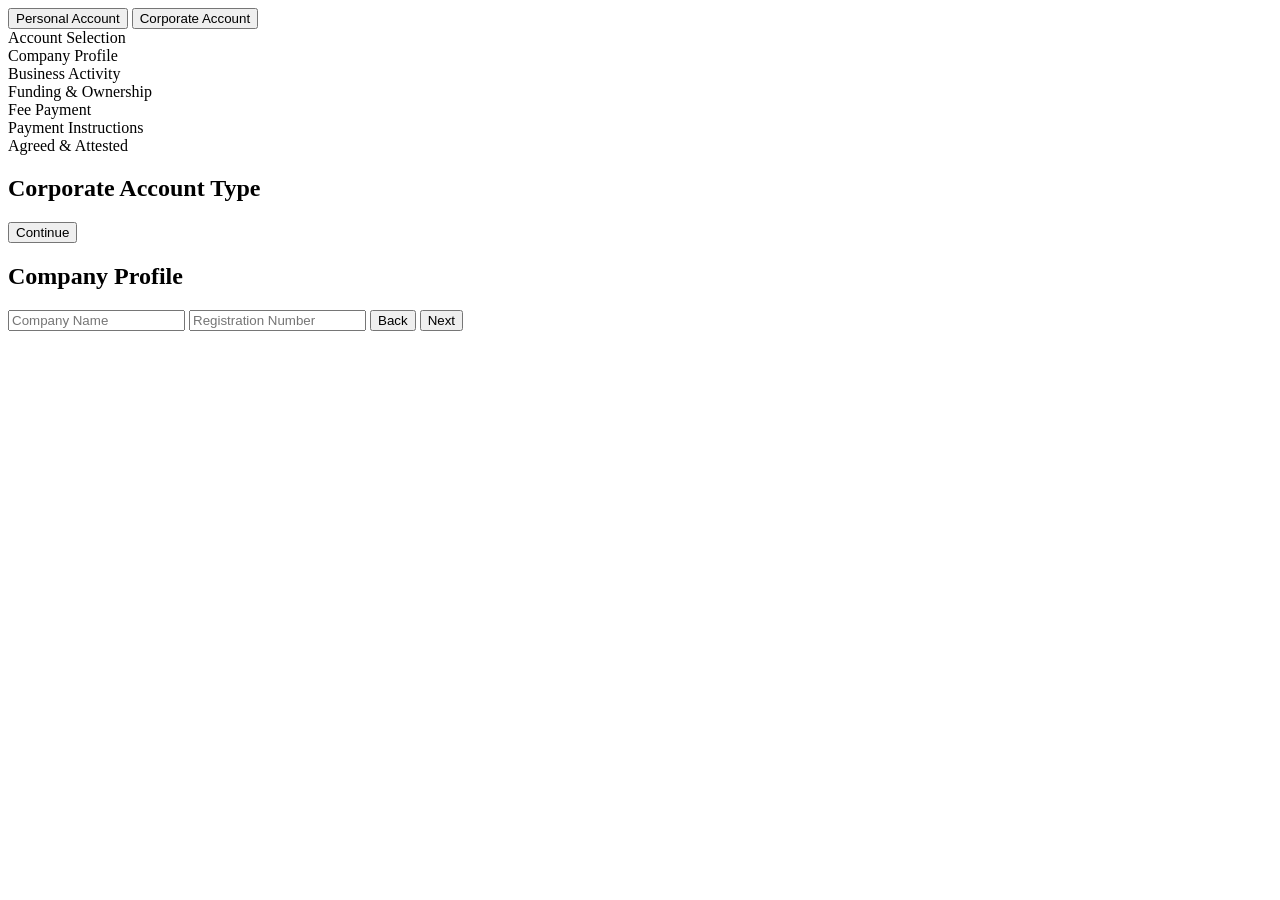
==== index-corporate.html @ 7b54e532 "Add files via upload" ====
<!DOCTYPE html>
<html lang="en">
<head>
<meta charset="UTF-8">
<meta name="viewport" content="width=device-width, initial-scale=1.0">
<title>Corporate Bank Application</title>
<link rel="stylesheet" href="assets/style.css">
</head>

<body>

<div class="bank-form-container">

<div class="account-type-tabs">
<button class="tab" onclick="location.href='index-personal.html'">Personal Account</button>
<button class="tab active" onclick="location.href='index-corporate.html'">Corporate Account</button>
</div>

<div class="steps">

<div class="step active">Account Selection</div>
<div class="step">Company Profile</div>
<div class="step">Business Activity</div>
<div class="step">Funding & Ownership</div>
<div class="step">Fee Payment</div>
<div class="step">Payment Instructions</div>
<div class="step">Agreed & Attested</div>

</div>

<div class="progress-bar">
<div class="progress"></div>
</div>

<form id="corporateForm">

<div class="form-step active">
<h2>Corporate Account Type</h2>
<button class="next-btn" type="button">Continue</button>
</div>

<div class="form-step">
<h2>Company Profile</h2>
<input type="text" placeholder="Company Name">
<input type="text" placeholder="Registration Number">

<button class="prev-btn" type="button">Back</button>
<button class="next-btn" type="button">Next</button>
</div>

<!-- repeat steps same structure -->

</form>

</div>

<script src="assets/script.js"></script>

</body>
</html>
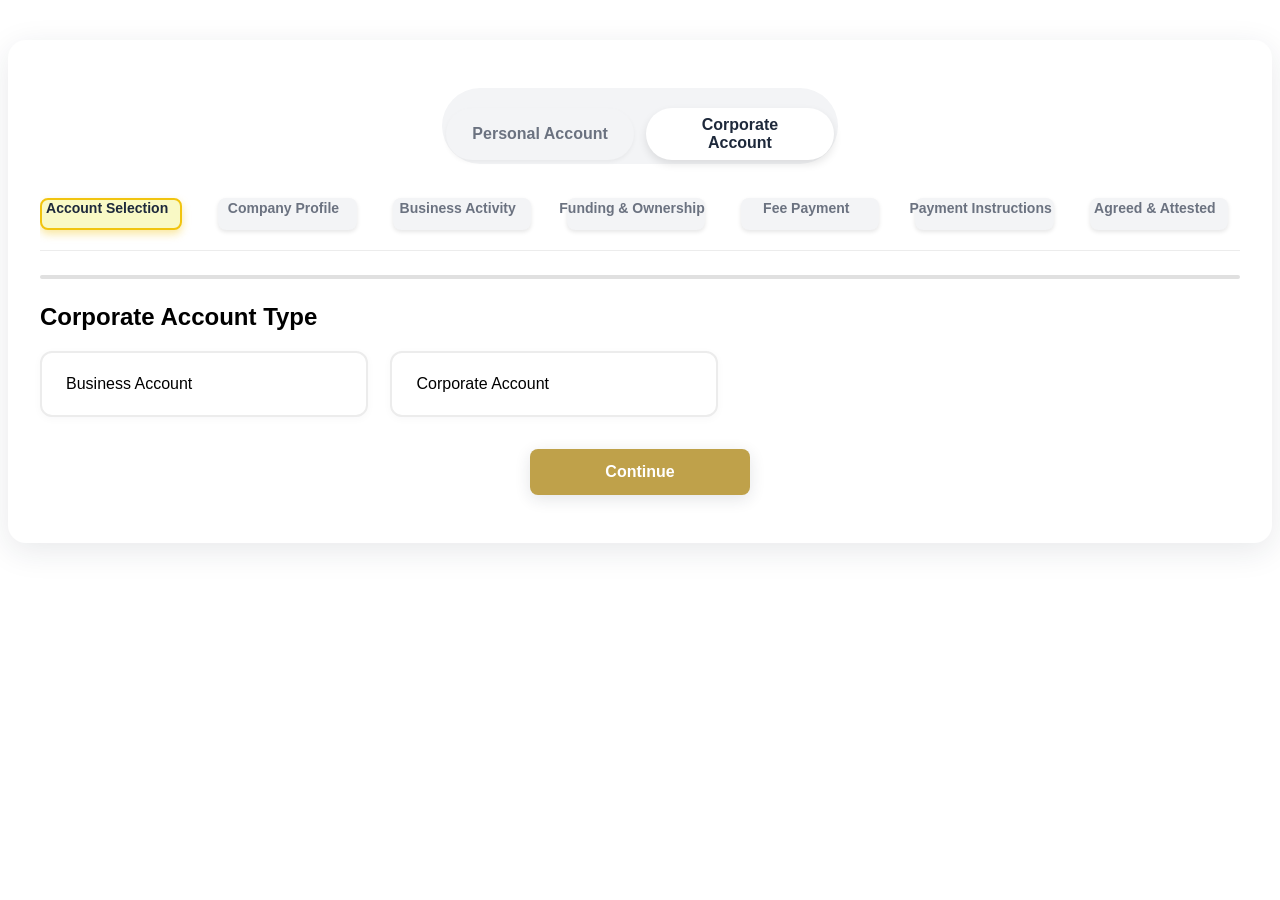
==== commit 5e253b88: "Fix: Update step styling with visible text color and complete corporate form - Changed active step t" ====
--- a/index-corporate.html
+++ b/index-corporate.html
@@ -34,21 +34,117 @@
 
 <form id="corporateForm">
 
+<!-- STEP 1 -->
 <div class="form-step active">
 <h2>Corporate Account Type</h2>
-<button class="next-btn" type="button">Continue</button>
+
+<label class="account-card">
+<input type="radio" name="account" checked>
+Business Account
+</label>
+
+<label class="account-card">
+<input type="radio" name="account">
+Corporate Account
+</label>
+
+<button type="button" class="next-btn">Continue</button>
 </div>
 
+<!-- STEP 2 -->
 <div class="form-step">
 <h2>Company Profile</h2>
+
+<div class="grid">
 <input type="text" placeholder="Company Name">
 <input type="text" placeholder="Registration Number">
-
-<button class="prev-btn" type="button">Back</button>
-<button class="next-btn" type="button">Next</button>
 </div>
 
-<!-- repeat steps same structure -->
+<input type="text" placeholder="Company Address">
+<input type="email" placeholder="Company Email">
+<input type="text" placeholder="Phone Number">
+
+<div class="buttons">
+<button type="button" class="prev-btn">Back</button>
+<button type="button" class="next-btn">Next</button>
+</div>
+</div>
+
+<!-- STEP 3 -->
+<div class="form-step">
+<h2>Business Activity</h2>
+
+<input type="text" placeholder="Business Type">
+<input type="text" placeholder="Industry">
+<textarea placeholder="Business Description"></textarea>
+
+<div class="buttons">
+<button type="button" class="prev-btn">Back</button>
+<button type="button" class="next-btn">Next</button>
+</div>
+</div>
+
+<!-- STEP 4 -->
+<div class="form-step">
+<h2>Funding & Ownership</h2>
+
+<input type="text" placeholder="Source of Funds">
+<input type="text" placeholder="Beneficial Owner Name">
+<input type="text" placeholder="Ownership Percentage">
+<input type="text" placeholder="Expected Monthly Transfer">
+
+<div class="buttons">
+<button type="button" class="prev-btn">Back</button>
+<button type="button" class="next-btn">Next</button>
+</div>
+</div>
+
+<!-- STEP 5 -->
+<div class="form-step">
+<h2>Fee Payment</h2>
+
+<p>Account opening fee information and pricing terms.</p>
+<input type="text" placeholder="Payment Method">
+<input type="text" placeholder="Amount">
+
+<div class="buttons">
+<button type="button" class="prev-btn">Back</button>
+<button type="button" class="next-btn">Next</button>
+</div>
+</div>
+
+<!-- STEP 6 -->
+<div class="form-step">
+<h2>Payment Instructions</h2>
+
+<p>Wire transfer details will appear below.</p>
+<input type="text" placeholder="Bank Name">
+<input type="text" placeholder="SWIFT Code">
+<input type="text" placeholder="Account Number">
+
+<div class="buttons">
+<button type="button" class="prev-btn">Back</button>
+<button type="button" class="next-btn">Next</button>
+</div>
+</div>
+
+<!-- STEP 7 -->
+<div class="form-step">
+<h2>Agreed & Attested</h2>
+
+<label>
+<input type="checkbox"> I agree to the terms and conditions
+</label>
+
+<label>
+<input type="checkbox"> I certify that all information is accurate
+</label>
+
+<div class="buttons">
+<button type="button" class="prev-btn">Back</button>
+<button type="submit">Submit Application</button>
+</div>
+</div>
 
 </form>
 
--- a/assets/style.css
+++ b/assets/style.css
@@ -0,0 +1,343 @@
+.bank-form-container{
+max-width:1400px; /* Wider form */
+margin:40px auto;
+padding:48px 32px; /* More padding */
+background:#fff;
+border-radius:18px;
+box-shadow:0 8px 32px rgba(30,41,59,0.10);
+font-family:'DM Sans', Inter, sans-serif;
+}
+@media (max-width: 600px) {
+	.bank-form-container {
+		max-width: 100%;
+		padding: 16px 8px;
+	}
+}
+
+.steps{
+display: flex;
+justify-content: center;
+flex-wrap: nowrap; /* Prevent wrapping */
+gap: 24px; /* More space between steps */
+margin-bottom: 24px;
+border-bottom: 1px solid #ececec;
+padding: 10px 0;
+overflow-x: auto;
+}
+
+.step{
+display: flex;
+align-items: center;
+justify-content: center;
+font-size: 14px;
+color: #6b7280;
+position: relative;
+background: #f3f4f6;
+border-radius: 8px; /* Normal box */
+text-align: center;
+font-weight: 600;
+margin-right: 12px;
+margin-bottom: 10px;
+box-shadow: 0 2px 4px rgba(0, 0, 0, 0.1);
+white-space: nowrap;
+padding: 12px 32px;
+min-width: 120px;
+height: auto;
+}
+.step {
+	flex: 1 1 120px;
+	min-width: 100px; /* Ensure minimum width for each step */
+	font-size: 14px;
+	padding: 0 8px 12px 0;
+}
+@media (max-width: 600px) {
+	.step {
+		font-size: 12px; /* Smaller font size for smaller screens */
+		margin-right: 8px; /* Adjust spacing for smaller screens */
+	}
+}
+
+.step.active{
+color:#1e293b; /* Black text for active step */
+background:#f9f9c5; /* Light yellow background for selected option */
+border:2px solid #f1c40f; /* Yellow border for selected option */
+box-shadow:0 4px 8px rgba(241, 196, 15, 0.4); /* Add shadow for better visibility */
+}
+
+.progress-bar{
+position:relative;
+height:4px; /* Increased height for better visibility */
+background:#e0e0e0;
+margin-bottom:24px;
+border-radius:2px;
+overflow:hidden;
+}
+
+.progress{
+height:100%;
+background:#007bff; /* Blue color for progress */
+width:0%; /* Dynamically updated */
+transition:width 0.3s ease-in-out; /* Smooth transition for progress */
+}
+
+.form-step{
+display:none;
+}
+
+.form-step {
+	display: none;
+}
+.form-step.active{
+display:block;
+}
+
+.grid{
+display:grid;
+grid-template-columns:1fr 1fr;
+gap:32px;
+margin-bottom: 24px;
+}
+
+input,select,textarea{
+width:100%;
+padding:14px 8px;
+border:1px solid #ececec;
+border-radius:8px;
+margin-bottom:24px;
+font-size:15px;
+background:#fafbfc;
+color:#1e293b;
+transition:border-color .2s;
+}
+input:focus,select:focus,textarea:focus{
+border-color:#bfa14a;
+outline:none;
+}
+::placeholder{
+color:#bdbdbd;
+opacity:1;
+}
+
+.account-card{
+padding:18px;
+border-radius:8px;
+cursor:pointer;
+display:flex;
+flex-direction:column;
+align-items:flex-start;
+justify-content:flex-start;
+border:2px solid #ececec;
+padding:22px 24px;
+border-radius:12px;
+margin-bottom:0;
+margin-right:18px;
+min-width:220px;
+background:#fff;
+cursor:pointer;
+box-shadow:0 2px 8px rgba(30,41,59,0.03);
+transition:border-color .2s, box-shadow .2s;
+}
+.account-card input[type="radio"] {
+    display: none; /* Hide radio buttons */
+}
+.account-card {
+	display: flex;
+	flex-direction: column;
+	align-items: flex-start;
+	margin-bottom: 16px;
+	min-width: 220px;
+}
+@media (min-width: 600px) {
+	.form-step .account-card {
+		flex-direction: column;
+		align-items: flex-start;
+		margin-bottom: 16px;
+		min-width: 220px;
+		width: calc(25% - 24px); /* 4 cards per row */
+		display: inline-block;
+		vertical-align: top;
+	}
+}
+
+@media (max-width: 900px) {
+	.form-step .account-card {
+		width: 100%;
+		min-width: 0;
+		margin-right: 0;
+		margin-bottom: 16px;
+	}
+}
+@media (max-width: 600px) {
+	.form-step .account-card {
+		width: 100%;
+		margin-right: 0;
+		margin-bottom: 16px;
+	}
+}
+
+.account-card.selected{
+border-color: #f1c40f;
+background: #f9f9c5;
+box-shadow: 0 4px 16px rgba(241,196,15,0.15);
+transition: background 0.3s, border-color 0.3s, box-shadow 0.3s;
+}
+
+.account-card h3{
+margin:0 0 4px 0;
+font-size:17px;
+font-weight:600;
+color:#1e293b;
+}
+
+.account-card span{
+font-weight:600;
+color:#bfa14a;
+font-size:15px;
+margin-right:10px;
+accent-color:#bfa14a;
+margin:0 0 8px 0;
+color:#6b7280;
+font-size:14px;
+}
+
+/* tabs to switch between personal and corporate forms */
+.account-type-tabs{
+ display:flex;
+ justify-content:center;
+ gap:12px;
+ margin:0 auto 24px;
+ padding:4px;
+ background:#f3f4f6;
+ border-radius:999px;
+ width:-moz-fit-content;
+ width:fit-content;
+}
+.account-type-tabs .tab{
+ padding:8px 24px;
+ background:#f3f4f6;
+ color:#6b7280;
+ border:none;
+ border-radius:999px;
+ cursor:pointer;
+ font-weight:600;
+ box-shadow:0 2px 4px rgba(0,0,0,0.05);
+ transition:background .2s, box-shadow .2s, color .2s;
+}
+.account-type-tabs .tab.active{
+ background:#fff;
+ color:#1e293b;
+ box-shadow:0 4px 8px rgba(0,0,0,0.1);
+}
+
+/* hide non-active form sections */
+.form-section{
+ display:none;
+}
+.form-section.active{
+ display:block;
+}
+}
+
+.nav-btns{
+display:flex;
+justify-content:flex-end;
+gap:16px;
+margin-top:32px;
+}
+
+button{
+padding:14px 32px;
+border:none;
+border-radius:8px;
+cursor:pointer;
+font-size:16px;
+font-weight:600;
+box-shadow:0 2px 8px rgba(30,41,59,0.08);
+transition:background .2s, color .2s, box-shadow .2s;
+}
+
+button, .next-btn {
+	width: 100%;
+	max-width: 220px;
+	margin: 16px auto 0 auto;
+	display: block;
+}
+@media (max-width: 600px) {
+	button, .next-btn {
+		max-width: 100%;
+		font-size: 14px;
+		padding: 10px 0;
+	}
+}
+
+.next-btn{
+background:#1e293b;
+color:#fff;
+border-radius:8px;
+box-shadow:0 4px 16px rgba(30,41,59,0.12);
+background:#bfa14a;
+color:#fff;
+}
+
+.prev-btn{
+background:#f3f4f6;
+color:#6b7280;
+border-radius:8px;
+background:#ececec;
+}
+
+.submit-btn{
+background:#1e293b;
+color:#fff;
+border-radius:8px;
+box-shadow:0 4px 16px rgba(30,41,59,0.12);
+background:#bfa14a;
+color:#fff;
+/* Tabs for account type */
+.account-tabs {
+	display: flex;
+	margin-bottom: 32px;
+	border-radius: 12px 12px 0 0;
+	overflow: hidden;
+	box-shadow: 0 2px 8px rgba(30,41,59,0.04);
+}
+.account-tab {
+	flex: 1;
+	padding: 18px 0;
+	text-align: center;
+	font-size: 17px;
+	font-weight: 600;
+	background: #1e293b;
+	color: #fff;
+	cursor: pointer;
+	border: none;
+	transition: background .2s, color .2s;
+}
+.account-tab.active {
+	background: #fff;
+	color: #1e293b;
+	border-bottom: 2px solid #bfa14a;
+}
+
+/* Save & Continue Later */
+.save-btn {
+	background: none;
+	color: #6b7280;
+	font-size: 15px;
+	display: flex;
+	align-items: center;
+	gap: 8px;
+	border: none;
+	box-shadow: none;
+	cursor: pointer;
+}
+.save-btn:hover {
+	color: #bfa14a;
+}
+
+/* Info text */
+.info-text {
+	color: #bfa14a;
+	font-size: 13px;
+	margin-top: 18px;
+}
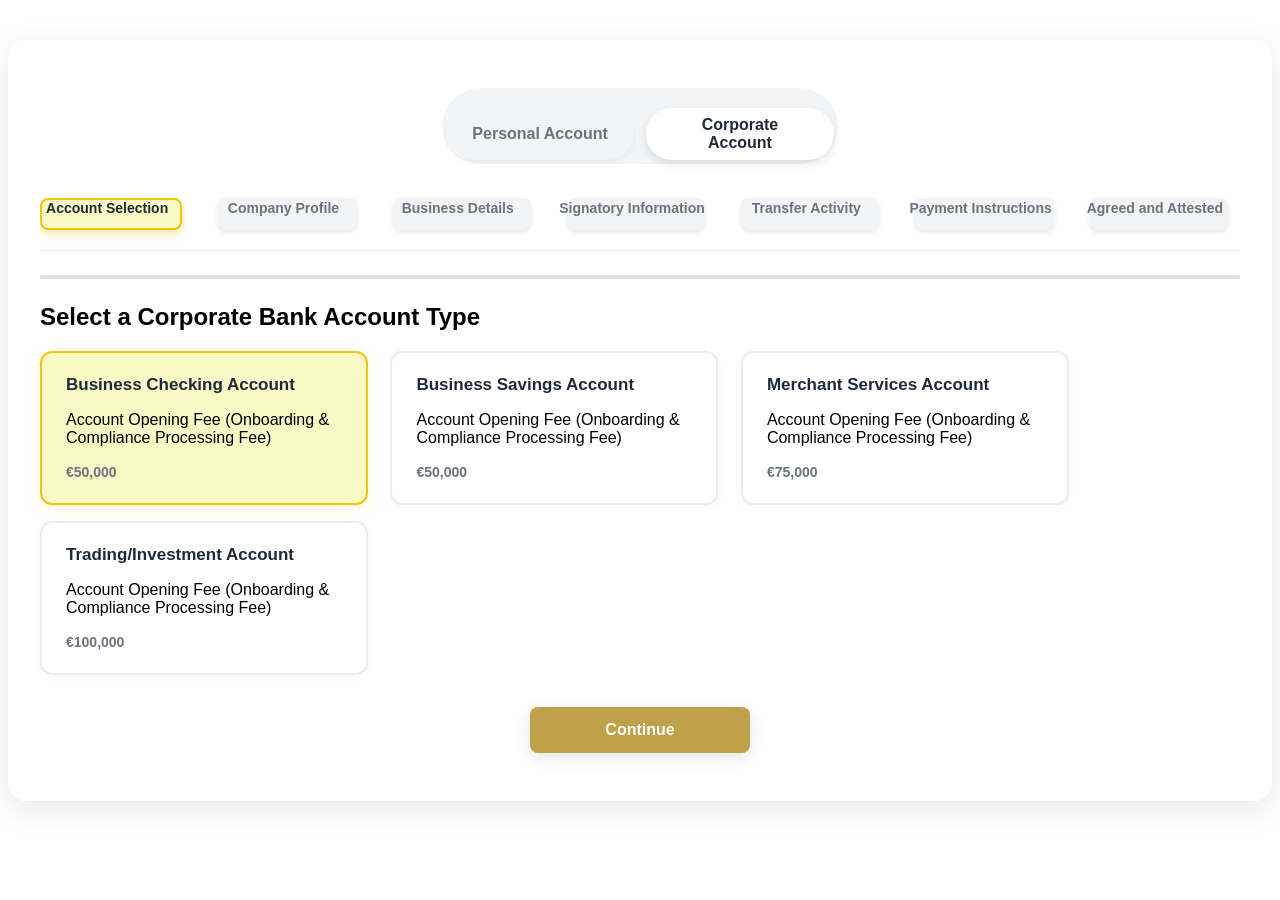
==== commit 812a9c92: "Fix: Implement proper form switching and remove index.html - Fixed tab navigation to use consistent " ====
--- a/index-corporate.html
+++ b/index-corporate.html
@@ -1,31 +1,29 @@
 <!DOCTYPE html>
 <html lang="en">
 <head>
-<meta charset="UTF-8">
-<meta name="viewport" content="width=device-width, initial-scale=1.0">
-<title>Corporate Bank Application</title>
-<link rel="stylesheet" href="assets/style.css">
+    <meta charset="UTF-8">
+    <meta name="viewport" content="width=device-width, initial-scale=1.0">
+    <title>Bank Corporate Application Form</title>
+    <link rel="stylesheet" href="assets/style.css">
 </head>
-
 <body>
-
 <div class="bank-form-container">
 
-<div class="account-type-tabs">
-<button class="tab" onclick="location.href='index-personal.html'">Personal Account</button>
-<button class="tab active" onclick="location.href='index-corporate.html'">Corporate Account</button>
-</div>
-
+    <!-- tabs switching personal / corporate (static preview) -->
+    <div class="account-type-tabs">
+        <button type="button" class="tab" onclick="switchForm('personal')">Personal Account</button>
+        <button type="button" class="tab active" onclick="switchForm('corporate')">Corporate Account</button>
+    </div>
+
+<!-- Steps Navigation -->
 <div class="steps">
-
 <div class="step active">Account Selection</div>
 <div class="step">Company Profile</div>
-<div class="step">Business Activity</div>
-<div class="step">Funding & Ownership</div>
-<div class="step">Fee Payment</div>
+<div class="step">Business Details</div>
+<div class="step">Signatory Information</div>
+<div class="step">Transfer Activity</div>
 <div class="step">Payment Instructions</div>
-<div class="step">Agreed & Attested</div>
-
+<div class="step">Agreed and Attested</div>
 </div>
 
 <div class="progress-bar">
@@ -34,123 +32,490 @@
 
 <form id="corporateForm">
 
-<!-- STEP 1 -->
+<!-- STEP 1: Account Selection -->
 <div class="form-step active">
-<h2>Corporate Account Type</h2>
-
-<label class="account-card">
-<input type="radio" name="account" checked>
-Business Account
-</label>
-
-<label class="account-card">
-<input type="radio" name="account">
-Corporate Account
-</label>
-
-<button type="button" class="next-btn">Continue</button>
-</div>
-
-<!-- STEP 2 -->
-<div class="form-step">
-<h2>Company Profile</h2>
-
-<div class="grid">
-<input type="text" placeholder="Company Name">
-<input type="text" placeholder="Registration Number">
-</div>
-
-<input type="text" placeholder="Company Address">
-<input type="email" placeholder="Company Email">
-<input type="text" placeholder="Phone Number">
-
-<div class="buttons">
-<button type="button" class="prev-btn">Back</button>
-<button type="button" class="next-btn">Next</button>
-</div>
-</div>
-
-<!-- STEP 3 -->
-<div class="form-step">
-<h2>Business Activity</h2>
-
-<input type="text" placeholder="Business Type">
-<input type="text" placeholder="Industry">
-<textarea placeholder="Business Description"></textarea>
-
-<div class="buttons">
-<button type="button" class="prev-btn">Back</button>
-<button type="button" class="next-btn">Next</button>
-</div>
-</div>
-
-<!-- STEP 4 -->
-<div class="form-step">
-<h2>Funding & Ownership</h2>
-
-<input type="text" placeholder="Source of Funds">
-<input type="text" placeholder="Beneficial Owner Name">
-<input type="text" placeholder="Ownership Percentage">
-<input type="text" placeholder="Expected Monthly Transfer">
-
-<div class="buttons">
-<button type="button" class="prev-btn">Back</button>
-<button type="button" class="next-btn">Next</button>
-</div>
-</div>
-
-<!-- STEP 5 -->
-<div class="form-step">
-<h2>Fee Payment</h2>
-
-<p>Account opening fee information and pricing terms.</p>
-<input type="text" placeholder="Payment Method">
-<input type="text" placeholder="Amount">
-
-<div class="buttons">
-<button type="button" class="prev-btn">Back</button>
-<button type="button" class="next-btn">Next</button>
-</div>
-</div>
-
-<!-- STEP 6 -->
-<div class="form-step">
-<h2>Payment Instructions</h2>
-
-<p>Wire transfer details will appear below.</p>
-<input type="text" placeholder="Bank Name">
-<input type="text" placeholder="SWIFT Code">
-<input type="text" placeholder="Account Number">
-
-<div class="buttons">
-<button type="button" class="prev-btn">Back</button>
-<button type="button" class="next-btn">Next</button>
-</div>
-</div>
-
-<!-- STEP 7 -->
-<div class="form-step">
-<h2>Agreed & Attested</h2>
-
-<label>
-<input type="checkbox"> I agree to the terms and conditions
-</label>
-
-<label>
-<input type="checkbox"> I certify that all information is accurate
-</label>
-
-<div class="buttons">
-<button type="button" class="prev-btn">Back</button>
-<button type="submit">Submit Application</button>
+<h2>Select a Corporate Bank Account Type</h2>
+
+<div class="account-card selected">
+<input type="radio" name="account_type" value="Business_Checking" checked>
+<div>
+<h3>Business Checking Account</h3>
+<p>Account Opening Fee (Onboarding & Compliance Processing Fee)</p>
+</div>
+<span>€50,000</span>
+</div>
+
+<div class="account-card">
+<input type="radio" name="account_type" value="Business_Savings">
+<div>
+<h3>Business Savings Account</h3>
+<p>Account Opening Fee (Onboarding & Compliance Processing Fee)</p>
+</div>
+<span>€50,000</span>
+</div>
+
+<div class="account-card">
+<input type="radio" name="account_type" value="Merchant_Services">
+<div>
+<h3>Merchant Services Account</h3>
+<p>Account Opening Fee (Onboarding & Compliance Processing Fee)</p>
+</div>
+<span>€75,000</span>
+</div>
+
+<div class="account-card">
+<input type="radio" name="account_type" value="Trading_Account">
+<div>
+<h3>Trading/Investment Account</h3>
+<p>Account Opening Fee (Onboarding & Compliance Processing Fee)</p>
+</div>
+<span>€100,000</span>
+</div>
+
+<button type="button" class="next-btn">Continue</button>
+</div>
+
+<!-- STEP 2: Payment Instructions -->
+<div class="form-step">
+<h2>Account Opening Fee — Payment Instructions</h2>
+<p style="font-style:italic;color:#6b7280;margin-bottom:18px;">Applicable to all corporate account types listed below.</p>
+<div style="margin-bottom:18px;">
+<strong>Account Opening Fee (Onboarding & Compliance Processing Fee)</strong><br>
+<span style="color:#6b7280;font-size:15px;">Payment of the Account Opening Fee does not guarantee approval or account opening.</span>
+<ul style="margin-top:12px;margin-bottom:12px;">
+<li>€50,000 — Business Checking Account</li>
+<li>€50,000 — Business Savings Account</li>
+<li>€75,000 — Merchant Services Account</li>
+<li>€100,000 — Trading/Investment Account</li>
+</ul>
+</div>
+<div style="margin-bottom:18px;">
+<strong>REFUND POLICY (NO EXCEPTIONS)</strong>
+<p style="color:#6b7280;font-size:15px;">If the application is declined and no account is opened, the Account Opening Fee will be refunded in full. Refunds are issued to the original sender (same payment route) <strong>within ten (10) business days</strong> after the application is formally declined in the Bank's records.<br><br>If the application is approved and an account is opened, the Account Opening Fee is deemed fully earned upon account opening and is <strong>non-refundable</strong>, as it covers completed onboarding, administrative coordination, and compliance processing services.</p>
+</div>
+<div style="margin-bottom:18px;">
+<strong>PAYMENT OPTION 1: INTERNATIONAL WIRE (SWIFT)</strong>
+<ul style="margin-top:8px;margin-bottom:8px;">
+<li><strong>EURO (EUR) CURRENCY</strong><br>
+<span style="color:#6b7280;font-size:15px;">
+Bank Name: Wise Europe<br>
+Bank Address: Rue du Trône 100, 3rd floor. Brussels. 1050. Belgium<br>
+SWIFT Code: TRWIBEB1XXX<br>
+Account Name: PROMINENCE CLIENT MANAGEMENT<br>
+Account Number/IBAN: BE31905177979455<br>
+Payment Reference / Memo <span style="color:#bfa14a;font-weight:600;">(REQUIRED)</span>: Application ID: 69aa9430 | Onboarding and Compliance Processing Fee
+</span>
+</li>
+<li><strong>USD (US) CURRENCY</strong><br>
+<span style="color:#6b7280;font-size:15px;">
+Bank Name: Wise US Inc.<br>
+Bank Address: 108 W 13th St, Wilmington, DE, 19801, United States<br>
+SWIFT Code: TRWIUS35XXX<br>
+Account Name: PROMINENCE CLIENT MANAGEMENT<br>
+Account Number: 205414015428310<br>
+Payment Reference / Memo <span style="color:#bfa14a;font-weight:600;">(REQUIRED)</span>: Application ID: 69aa9430 | Onboarding and Compliance Processing Fee
+</span>
+</li>
+</ul>
+</div>
+<div style="margin-bottom:18px;">
+<strong>PAYMENT OPTION 2: CRYPTOCURRENCY (USDT TRC20)</strong>
+<ul style="margin-top:8px;margin-bottom:8px;">
+<li><strong>USDT Wallet Address (TRC20):</strong> TPYjsZk3bZRZAVhBoRZcdyZkPq9NN6S6Y</li>
+<li style="color:#6b7280;font-size:15px;">To validate a crypto payment, you must provide (i) TXID/transaction hash, (ii) amount sent, (iii) sending wallet address, and (iv) timestamp and supporting screenshot (if available).</li>
+</ul>
+</div>
+<input type="file" name="payment_proof" accept="image/*">
+<label>Insert Full Color Photo of your Offshore Account Opening Fees Payment</label>
+<div class="nav-btns">
+<button type="button" class="prev-btn">Previous</button>
+<button type="button" class="next-btn">Continue</button>
+</div>
+</div>
+
+<!-- STEP 3: Company Profile -->
+<div class="form-step">
+<h2>Company Profile Information</h2>
+
+<div class="grid">
+<input type="text" placeholder="Legal Company Name *" name="company_name" required>
+<input type="text" placeholder="Trade Name / DBA *" name="trade_name" required>
+</div>
+
+<div class="grid">
+<input type="text" placeholder="Company Registration Number *" name="registration_number" required>
+<input type="text" placeholder="Tax Identification Number (TIN) *" name="tax_id" required>
+</div>
+
+<div class="grid">
+<input type="text" placeholder="Country of Incorporation *" name="country_incorporation" required>
+<input type="text" placeholder="Date of Incorporation (DD/MM/YYYY) *" name="incorporation_date" required>
+</div>
+
+<input type="text" placeholder="Business Address *" name="business_address" required>
+
+<div class="grid">
+<input type="text" placeholder="City *" name="city" required>
+<input type="text" placeholder="State/Province" name="state">
+<input type="text" placeholder="Postal Code *" name="postal_code" required>
+</div>
+
+<input type="text" placeholder="Registered Office Address (if different) *" name="registered_office" required>
+
+<div class="grid">
+<input type="text" placeholder="Main Business Phone *" name="business_phone" required>
+<input type="email" placeholder="Business Email *" name="business_email" required>
+</div>
+
+<div class="grid">
+<input type="text" placeholder="Company Website" name="company_website">
+<select name="business_type" required>
+<option value="">Select Business Type *</option>
+<option value="Corporation">Corporation</option>
+<option value="LLC">Limited Liability Company (LLC)</option>
+<option value="Partnership">Partnership</option>
+<option value="Sole Proprietorship">Sole Proprietorship</option>
+<option value="Non-Profit">Non-Profit Organization</option>
+<option value="Trust">Trust</option>
+<option value="Foundation">Foundation</option>
+<option value="Other">Other</option>
+</select>
+</div>
+
+<textarea placeholder="Description of Business Activities *" name="business_description" required></textarea>
+
+<div class="nav-btns">
+<button type="button" class="prev-btn">Previous</button>
+<button type="button" class="next-btn">Continue</button>
+</div>
+</div>
+
+<!-- STEP 4: Business Details & Financial Information -->
+<div class="form-step">
+<h2>Business Details & Financial Information</h2>
+
+<h3>Annual Financial Information</h3>
+<div class="grid">
+<input type="text" placeholder="Annual Revenue (approximate) *" name="annual_revenue" required>
+<input type="text" placeholder="Number of Employees *" name="employee_count" required>
+</div>
+
+<div class="grid">
+<input type="text" placeholder="Years in Business *" name="years_in_business" required>
+<input type="text" placeholder="Main Industry Sector *" name="industry_sector" required>
+</div>
+
+<h3>Primary Beneficial Owners (Ownership 25%+)</h3>
+<h4>Owner 1</h4>
+<div class="grid">
+<input type="text" placeholder="Owner Full Name *" name="owner1_name" required>
+<input type="text" placeholder="Ownership Percentage *" name="owner1_percentage" required>
+</div>
+
+<div class="grid">
+<input type="text" placeholder="Nationality *" name="owner1_nationality" required>
+<input type="text" placeholder="Country of Residence *" name="owner1_residence" required>
+</div>
+
+<input type="text" placeholder="Document Type (Passport/ID) *" name="owner1_doc_type" required>
+<input type="text" placeholder="Document Number *" name="owner1_doc_number" required>
+
+<h4>Owner 2 (if applicable)</h4>
+<div class="grid">
+<input type="text" placeholder="Owner Full Name" name="owner2_name">
+<input type="text" placeholder="Ownership Percentage" name="owner2_percentage">
+</div>
+
+<div class="grid">
+<input type="text" placeholder="Nationality" name="owner2_nationality">
+<input type="text" placeholder="Country of Residence" name="owner2_residence">
+</div>
+
+<input type="text" placeholder="Document Type (Passport/ID)" name="owner2_doc_type">
+<input type="text" placeholder="Document Number" name="owner2_doc_number">
+
+<h3>Source of Funds</h3>
+<textarea placeholder="Describe the primary sources of company funds *" name="source_of_funds" required></textarea>
+
+<div class="nav-btns">
+<button type="button" class="prev-btn">Previous</button>
+<button type="button" class="next-btn">Continue</button>
+</div>
+</div>
+
+<!-- STEP 5: Authorized Signatories -->
+<div class="form-step">
+<h2>Authorized Signatories & Officers</h2>
+
+<h3>Primary Authorized Signatory</h3>
+<div class="grid">
+<input type="text" placeholder="Full Name *" name="signatory1_name" required>
+<input type="text" placeholder="Title/Position *" name="signatory1_title" required>
+</div>
+
+<div class="grid">
+<input type="email" placeholder="Email Address *" name="signatory1_email" required>
+<input type="tel" placeholder="Phone Number *" name="signatory1_phone" required>
+</div>
+
+<div class="grid">
+<input type="text" placeholder="Date of Birth (DD/MM/YYYY) *" name="signatory1_dob" required>
+<input type="text" placeholder="Nationality *" name="signatory1_nationality" required>
+</div>
+
+<input type="text" placeholder="Passport/ID Number *" name="signatory1_id" required>
+<input type="text" placeholder="Country of Issue *" name="signatory1_id_country" required>
+
+<input type="file" name="signatory1_photo" accept="image/*">
+<label>Full Color Photo of Authorized Signatory 1 *</label>
+
+<h3>Secondary Authorized Signatory</h3>
+<div class="grid">
+<input type="text" placeholder="Full Name" name="signatory2_name">
+<input type="text" placeholder="Title/Position" name="signatory2_title">
+</div>
+
+<div class="grid">
+<input type="email" placeholder="Email Address" name="signatory2_email">
+<input type="tel" placeholder="Phone Number" name="signatory2_phone">
+</div>
+
+<div class="grid">
+<input type="text" placeholder="Date of Birth (DD/MM/YYYY)" name="signatory2_dob">
+<input type="text" placeholder="Nationality" name="signatory2_nationality">
+</div>
+
+<input type="text" placeholder="Passport/ID Number" name="signatory2_id">
+<input type="text" placeholder="Country of Issue" name="signatory2_id_country">
+
+<input type="file" name="signatory2_photo" accept="image/*">
+<label>Full Color Photo of Authorized Signatory 2</label>
+
+<h3>Beneficial Owner Detail (if not already listed)</h3>
+<input type="text" placeholder="Full Name" name="beneficial_owner_name">
+<input type="text" placeholder="Beneficial Ownership %" name="beneficial_ownership_percent">
+<input type="text" placeholder="Country of Residence" name="beneficial_owner_residence">
+
+<div class="nav-btns">
+<button type="button" class="prev-btn">Previous</button>
+<button type="button" class="next-btn">Continue</button>
+</div>
+</div>
+
+<!-- STEP 6: Transfer Activity -->
+<div class="form-step">
+<h2>Expected Transfer Activity</h2>
+
+<h3>Outgoing Transfers</h3>
+<div class="grid">
+<input type="text" placeholder="Main destination countries *" name="main_dest_countries" required>
+<input type="text" placeholder="Estimated monthly frequency *" name="monthly_transfer_frequency" required>
+</div>
+
+<div class="grid">
+<input type="text" placeholder="Average amount per transfer (in EUR) *" name="transfer_avg_amount" required>
+<input type="text" placeholder="Maximum transfer amount (in EUR) *" name="transfer_max_amount" required>
+</div>
+
+<h3>Incoming Transfers</h3>
+<div class="grid">
+<input type="text" placeholder="Main source countries *" name="main_source_countries" required>
+<input type="text" placeholder="Estimated monthly frequency *" name="incoming_monthly_frequency" required>
+</div>
+
+<div class="grid">
+<input type="text" placeholder="Average incoming amount (in EUR) *" name="incoming_avg_amount" required>
+<input type="text" placeholder="Maximum incoming amount (in EUR) *" name="incoming_max_amount" required>
+</div>
+
+<h3>Transfer Counterparties</h3>
+<div class="grid">
+<input type="text" placeholder="Are transfers to/from related parties? *" name="related_parties_transfers" required>
+<input type="text" placeholder="Types of transfer counterparties *" name="counterparty_types" required>
+</div>
+
+<textarea placeholder="Describe business purpose of international transfers *" name="transfer_purpose" required></textarea>
+
+<h3>Currency & Account Preferences</h3>
+<div class="grid">
+<select name="primary_currency" required>
+<option value="">Select Primary Currency *</option>
+<option value="EUR">EUR (Euro)</option>
+<option value="USD">USD (US Dollar)</option>
+<option value="GBP">GBP (British Pound)</option>
+<option value="CHF">CHF (Swiss Franc)</option>
+<option value="Other">Other</option>
+</select>
+<input type="text" placeholder="Initial Deposit Amount *" name="initial_deposit" required>
+</div>
+
+<input type="text" placeholder="How did you hear about us?" name="referral_source">
+
+<div class="nav-btns">
+<button type="button" class="prev-btn">Previous</button>
+<button type="button" class="next-btn">Continue</button>
+</div>
+</div>
+
+<!-- STEP 7: Bank Information & Documentation -->
+<div class="form-step">
+<h2>Bank Account & Financial Information</h2>
+
+<h3>Current Banking Relationship</h3>
+<div class="grid">
+<input type="text" placeholder="Primary Bank Name *" name="current_bank_name" required>
+<input type="text" placeholder="Country *" name="current_bank_country" required>
+</div>
+
+<div class="grid">
+<input type="text" placeholder="Account Type *" name="current_account_type" required>
+<input type="text" placeholder="Account Number (last 4 digits) *" name="current_account_last4" required>
+</div>
+
+<h3>Financial Documents to Upload</h3>
+<input type="file" name="corporate_registration" accept=".pdf,.doc,.docx,.jpg,.png">
+<label>Certificate of Incorporation / Articles of Association *</label>
+
+<input type="file" name="board_resolution" accept=".pdf,.doc,.docx,.jpg,.png">
+<label>Board Resolution Authorizing Account Opening *</label>
+
+<input type="file" name="beneficial_owners_cert" accept=".pdf,.doc,.docx,.jpg,.png">
+<label>Certificate of Beneficial Owners *</label>
+
+<input type="file" name="registration_proof" accept=".pdf,.doc,.docx,.jpg,.png">
+<label>Proof of Business Registration *</label>
+
+<input type="file" name="passport_signatory" accept="image/*">
+<label>Passports/IDs of All Authorized Signatories *</label>
+
+<input type="file" name="address_proof" accept=".pdf,.doc,.docx,.jpg,.png">
+<label>Proof of Business Address (Utility Bill or Registry Extract) *</label>
+
+<h3>AML/KYC Information</h3>
+<textarea placeholder="Any additional relevant compliance information" name="aml_kyc_info"></textarea>
+
+<div class="nav-btns">
+<button type="button" class="prev-btn">Previous</button>
+<button type="button" class="next-btn">Continue</button>
+</div>
+</div>
+
+<!-- STEP 8: Agreement & Declaration -->
+<div class="form-step">
+<h2>Agreement and Declaration</h2>
+
+<div class="info-text" style="background:#f5f7fa;padding:18px;border-radius:8px;margin-bottom:18px;border:1px solid #dbeafe;">
+<strong>Third-Party Onboarding and Payment Notice</strong><br>
+Please be advised that Prominence Bank may utilize third-party compliance and onboarding services. All payments for account opening fees are non-refundable and cover the cost of enhanced due diligence. Approval is not guaranteed and depends on successful compliance clearance.
+</div>
+
+<div class="info-text" style="background:#fffbe6;padding:18px;border-radius:8px;margin-bottom:18px;border:1px solid #ffe4a1;">
+<strong>Account Opening Fee – Payment Instructions</strong><br>
+The specified Account Opening Fee is due immediately upon submission of this application to initiate the onboarding process.<br>
+<span style="font-weight:600;">Methods:</span> SWIFT/SEPA Transfer, BTC, or USDT (ERC20).<br>
+<span style="font-weight:600;">Notification:</span> Instructions will be sent to your registered email.
+</div>
+
+<div style="background:#fff;padding:18px;border-radius:8px;border:1px solid #ececec;margin-bottom:18px;">
+<input type="checkbox" name="declaration" id="declaration" required>
+<label for="declaration" style="font-weight:600;">I/we hereby declare that the information given in this application form is true and correct. I/we declare that all funds deposited in the account will be derived from legal sources. I/we have no knowledge of any criminal investigation relating to the company or its officers. I/we agree to be bound by the terms and conditions of Prominence Bank. <span style="color:#bfa14a;">Required</span></label>
+</div>
+
+<div style="background:#fff;padding:18px;border-radius:8px;border:1px solid #ececec;margin-bottom:18px;">
+<input type="checkbox" name="aml_compliance" id="aml_compliance" required>
+<label for="aml_compliance" style="font-weight:600;">I/we acknowledge that I/we have read and understood the AML/KYC compliance requirements and agree to provide any additional information requested. <span style="color:#bfa14a;">Required</span></label>
+</div>
+
+<div class="nav-btns">
+<button type="button" class="prev-btn">Previous</button>
+<button type="submit" class="submit-btn">Submit Application</button>
 </div>
 </div>
 
 </form>
-
-</div>
-
-<script src="assets/script.js"></script>
-
+</div>
+
+<script src="https://code.jquery.com/jquery-3.6.0.min.js"></script>
+<script>
+jQuery(function($){
+    $('.account-card').click(function() {
+        $('.account-card').removeClass('selected');
+        $(this).addClass('selected');
+        $(this).find('input[type="radio"]').prop('checked', true);
+    });
+
+    let step = 0;
+    const steps = $(".form-step");
+    const navSteps = $(".step");
+    const progress = $(".progress");
+
+    function showStep(i){
+        steps.removeClass("active");
+        steps.eq(i).addClass("active");
+        navSteps.removeClass("active");
+        navSteps.eq(i).addClass("active");
+        let percent = ((i+1)/steps.length)*100;
+        progress.css("width",percent+"%");
+        window.scrollTo(0, 0);
+    }
+
+    $(".next-btn").click(function(){
+        if(step < steps.length-1){
+            step++;
+            showStep(step);
+        }
+    });
+
+    $(".prev-btn").click(function(){
+        if(step > 0){
+            step--;
+            showStep(step);
+        }
+    });
+
+    $(".submit-btn").click(function(e){
+        e.preventDefault();
+        var formData = new FormData($('#corporateForm')[0]);
+        formData.append('action', 'submit_corporate_form');
+        
+        $.ajax({
+            type: 'POST',
+            url: 'ajax_object.ajaxurl',
+            data: formData,
+            processData: false,
+            contentType: false,
+            success: function(response){
+                alert('Application submitted successfully!');
+                $('#corporateForm')[0].reset();
+                window.location.href = '/thank-you';
+            },
+            error: function(){
+                alert('Error submitting form. Please try again.');
+            }
+        });
+    });
+});
+
+function switchForm(formType) {
+    localStorage.setItem('selectedForm', formType);
+    if (formType === 'personal') {
+        window.location.href = 'index-personal.html';
+    } else {
+        window.location.href = 'index-corporate.html';
+    }
+}
+
+// Set active tab on page load
+document.addEventListener('DOMContentLoaded', function() {
+    const selectedForm = localStorage.getItem('selectedForm') || 'corporate';
+    const tabs = document.querySelectorAll('.account-type-tabs .tab');
+    tabs.forEach(tab => tab.classList.remove('active'));
+    if (selectedForm === 'personal') {
+        tabs[0].classList.add('active');
+    } else {
+        tabs[1].classList.add('active');
+    }
+});
+</script>
 </body>
-</html>+</html>
